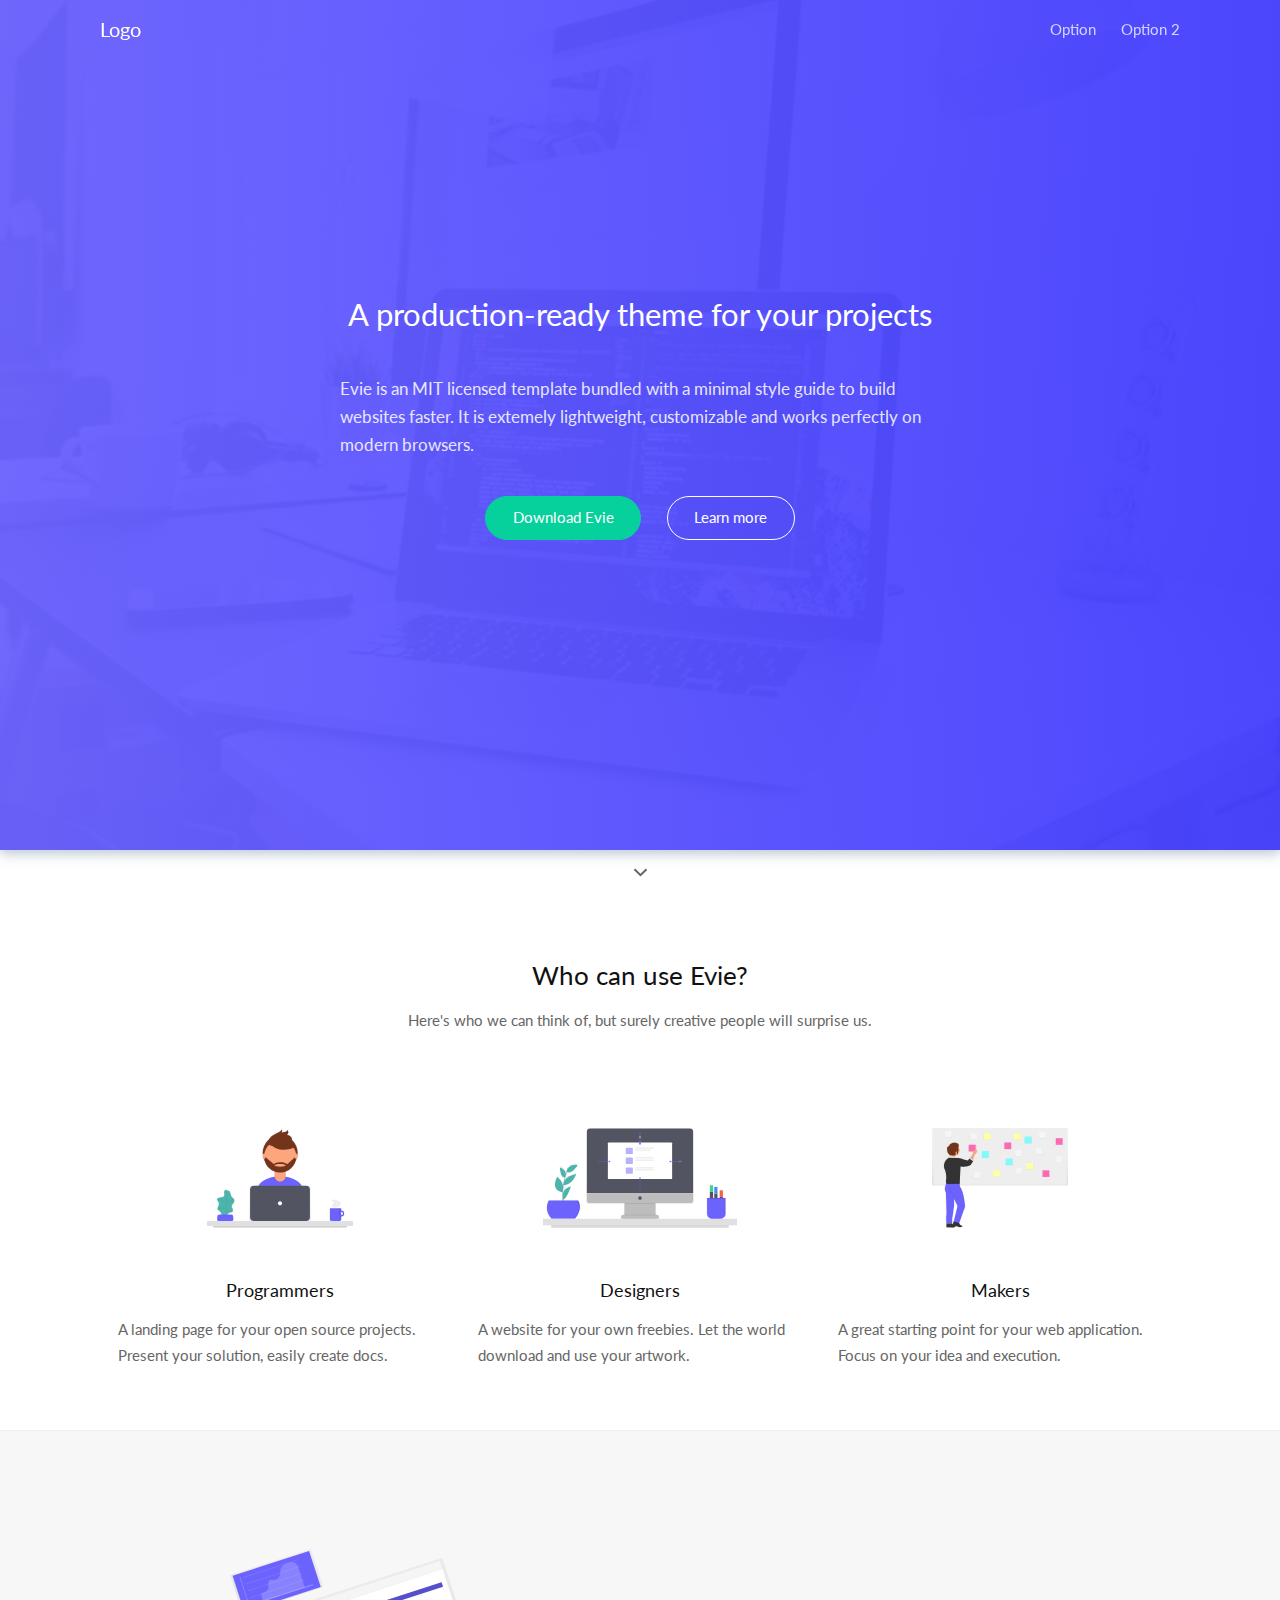
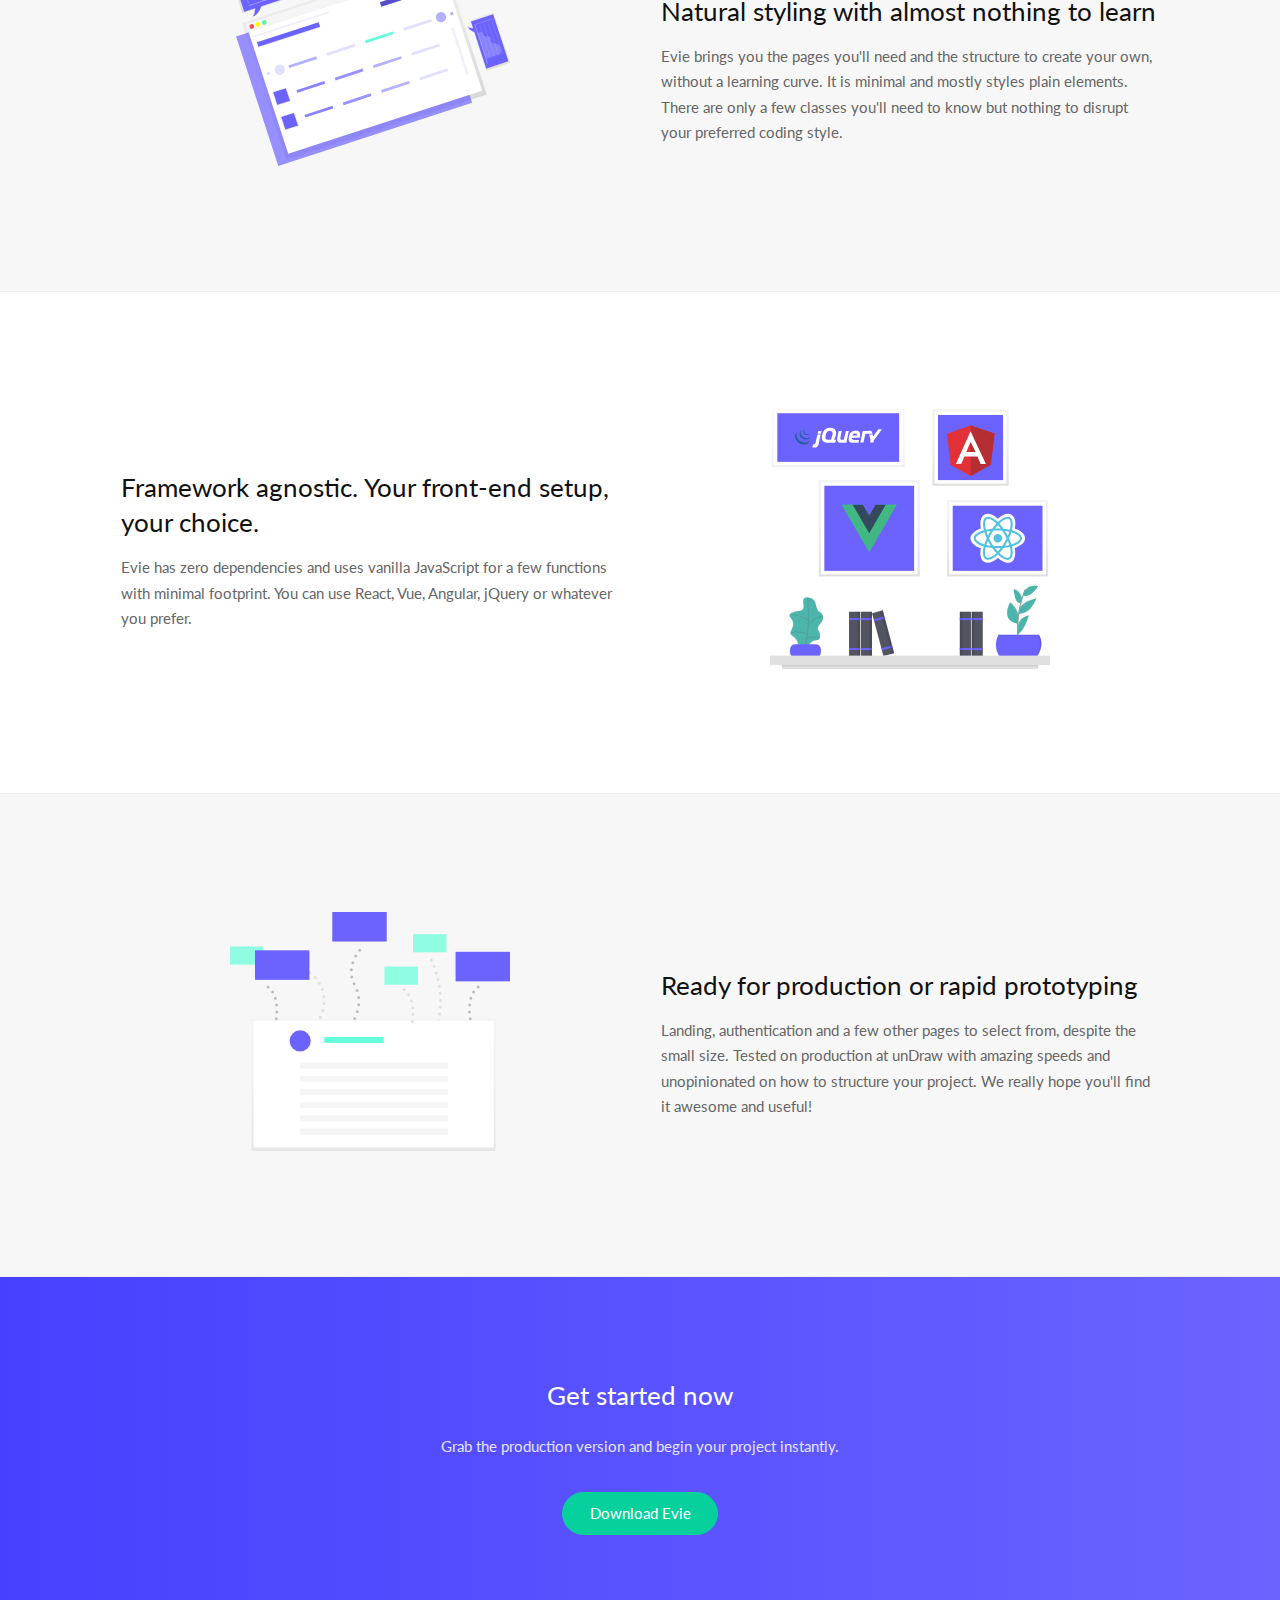
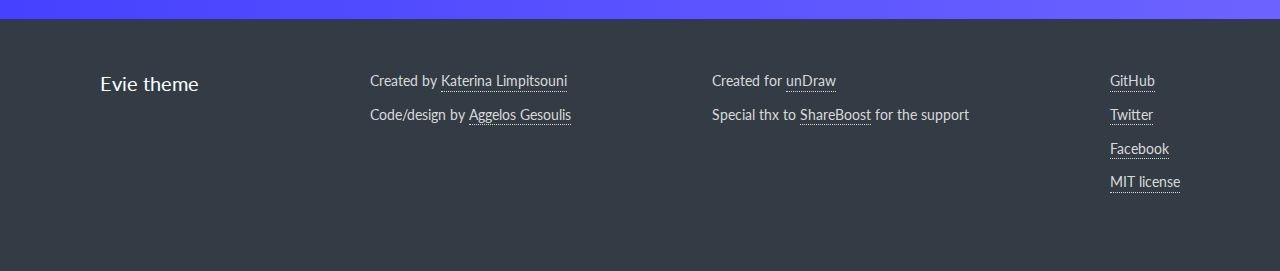
==== index.html @ 5c636f8e "创建" ====
<!DOCTYPE html>
<html lang='en'>
<head>
	<meta class="utf-8">
	<meta name="viewport" content="width=device-width, initial-scale=1, maximum-scale=1">
	<title>Evie by unDraw</title>
	<!-- Don't forget to add your metadata here -->
	<link rel='stylesheet' href='css/style.min.css' />
</head>
<body>
	<!-- Hero(extended) navbar -->
	<div class="navbar navbar--extended">
		<nav class="nav__mobile"></nav>
		<div class="container">
			<div class="navbar__inner">
				<a href="index.html" class="navbar__logo">Logo</a>
				<nav class="navbar__menu">
					<ul>
						<li><a href="#">Option</a></li>
						<li><a href="#">Option 2</a></li>
					</ul>
				</nav>
				<div class="navbar__menu-mob"><a href="" id='toggle'><svg role="img" xmlns="http://www.w3.org/2000/svg" viewBox="0 0 448 512"><path fill="currentColor" d="M16 132h416c8.837 0 16-7.163 16-16V76c0-8.837-7.163-16-16-16H16C7.163 60 0 67.163 0 76v40c0 8.837 7.163 16 16 16zm0 160h416c8.837 0 16-7.163 16-16v-40c0-8.837-7.163-16-16-16H16c-8.837 0-16 7.163-16 16v40c0 8.837 7.163 16 16 16zm0 160h416c8.837 0 16-7.163 16-16v-40c0-8.837-7.163-16-16-16H16c-8.837 0-16 7.163-16 16v40c0 8.837 7.163 16 16 16z" class=""></path></svg></a></div>
			</div>
		</div>
	</div>
	<!-- Hero unit -->
	<div class="hero">
		<div class="hero__overlay hero__overlay--gradient"></div>
		<div class="hero__mask"></div>
		<div class="hero__inner">
			<div class="container">
				<div class="hero__content">
					<div class="hero__content__inner" id='navConverter'>
						<h1 class="hero__title">A production-ready theme for your projects</h1>
						<p class="hero__text">Evie is an MIT licensed template bundled with a minimal style guide to build websites faster. It is extemely lightweight, customizable and works perfectly on modern browsers.</p>
						<a href="#" class="button button__accent">Download Evie</a>
						<a href="#" class="button hero__button">Learn more</a>
					</div>
				</div>
			</div>
		</div>
	</div>
	<div class="hero__sub">
		<span id="scrollToNext" class="scroll">
			<svg version="1.1" xmlns="http://www.w3.org/2000/svg" xmlns:xlink="http://www.w3.org/1999/xlink" x="0px" y="0px" class='hero__sub__down' fill="currentColor" width="512px" height="512px" viewBox="0 0 512 512" style="enable-background:new 0 0 512 512;" xml:space="preserve"><path d="M256,298.3L256,298.3L256,298.3l174.2-167.2c4.3-4.2,11.4-4.1,15.8,0.2l30.6,29.9c4.4,4.3,4.5,11.3,0.2,15.5L264.1,380.9c-2.2,2.2-5.2,3.2-8.1,3c-3,0.1-5.9-0.9-8.1-3L35.2,176.7c-4.3-4.2-4.2-11.2,0.2-15.5L66,131.3c4.4-4.3,11.5-4.4,15.8-0.2L256,298.3z"/></svg>
		</span>
	</div>
	<!-- Steps -->
	<div class="steps landing__section">
		<div class="container">
			<h2>Who can use Evie?</h2>
			<p>Here's who we can think of, but surely creative people will surprise us.</p>
		</div>
		<div class="container">
			<div class="steps__inner">
				<div class="step">
					<div class="step__media">
						<img src="./images/undraw_designer.svg" class="step__image">
					</div>
					<h4>Programmers</h4>
					<p class="step__text">A landing page for your open source projects. Present your solution, easily create docs.</p>
				</div>
				<div class="step">
					<div class="step__media">
						<img src="./images/undraw_responsive.svg" class="step__image">
					</div>
					<h4>Designers</h4>
					<p class="step__text">A website for your own freebies. Let the world download and use your artwork.</p>
				</div>
				<div class="step">
					<div class="step__media">
						<img src="./images/undraw_creation.svg" class="step__image">
					</div>
					<h4>Makers</h4>
					<p class="step__text">A great starting point for your web application. Focus on your idea and execution.</p>
				</div>
			</div>
		</div>
	</div>
	<!-- Expanded sections -->
	<div class="expanded landing__section">
		<div class="container">
			<div class="expanded__inner">
				<div class="expanded__media">
					<img src="./images/undraw_browser.svg" class="expanded__image">
				</div>
				<div class="expanded__content">
					<h2 class="expanded__title">Natural styling with almost nothing to learn</h2>
					<p class="expanded__text">Evie brings you the pages you'll need and the structure to create your own, without a learning curve. It is minimal and mostly styles plain elements. There are only a few classes you'll need to know but nothing to disrupt your preferred coding style.</p>
				</div>
			</div>
		</div>
	</div>
	<div class="expanded landing__section">
		<div class="container">
			<div class="expanded__inner">
				<div class="expanded__media">
					<img src="./images/undraw_frameworks.svg" class="expanded__image">
				</div>
				<div class="expanded__content">
					<h2 class="expanded__title">Framework agnostic. Your front-end setup, your choice.</h2>
					<p class="expanded__text">Evie has zero dependencies and uses vanilla JavaScript for a few functions with minimal footprint. You can use React, Vue, Angular, jQuery or whatever you prefer.</p>
				</div>
			</div>
		</div>
	</div>
	<div class="expanded landing__section">
		<div class="container">
			<div class="expanded__inner">
				<div class="expanded__media">
					<img src="./images/together.svg" class="expanded__image">
				</div>
				<div class="expanded__content">
					<h2 class="expanded__title">Ready for production or rapid prototyping</h2>
					<p class="expanded__text">Landing, authentication and a few other pages to select from, despite the small size. Tested on production at unDraw with amazing speeds and unopinionated on how to structure your project. We really hope you'll find it awesome and useful!</p>
				</div>
			</div>
		</div>
	</div>
	<!-- Call To Action -->
	<div class="cta cta--reverse">
		<div class="container">
			<div class="cta__inner">
				<h2 class="cta__title">Get started now</h2>
				<p class="cta__sub cta__sub--center">Grab the production version and begin your project instantly.</p>
				<a href="#" class="button button__accent">Download Evie</a>
			</div>
		</div>
	</div>
	<!-- Footer -->
	<div class="footer footer--dark">
		<div class="container">
			<div class="footer__inner">
				<a href="index.html" class="footer__textLogo">Evie theme</a>
				<div class="footer__data">
					<div class="footer__data__item">
						<div class="footer__row">
							Created by <a href="https://twitter.com/ninalimpi" target="_blank" class="footer__link">Katerina Limpitsouni</a>
						</div>
						<div class="footer__row">
						Code/design by <a href="https://twitter.com/anges244" target="_blank" class="footer__link">Aggelos Gesoulis</a>
						</div>
					</div>
					<div class="footer__data__item">
						<div class="footer__row">Created for <a href="https://undraw.co" target="_blank" class="footer__link">unDraw</a>
						</div>
						<div class="footer__row">Special thx to <a href="https://shareboost.co" target="_blank" class="footer__link">ShareBoost</a> for the support
						</div>
					</div>
					<div class="footer__data__item">
					<div class="footer__row">
						<a href="https://github.com/anges244/evie" target="_blank" class="footer__link">GitHub</a>
					</div>
					<div class="footer__row">
						<a href="https://twitter.com/undraw_co" target="_blank" class="footer__link">Twitter</a>
					</div>
					<div class="footer__row">
						<a href="https://www.facebook.com/undraw.co/" target="_blank" class="footer__link">Facebook</a>
					</div>
					<div class="footer__row">
						<a href="./additional.html" class="footer__link">MIT license</a>
					</div>
				</div>
			</div>
		</div>
	</div>
<script src='js/app.min.js'></script>
</body>
</html>
---- css/style.min.css ----
@import url("https://fonts.googleapis.com/css?family=Lato:400");
/*! normalize.css v8.0.0 | MIT License | github.com/necolas/normalize.css */html{line-height:1.15;-webkit-text-size-adjust:100%}body{margin:0}h1{font-size:2em;margin:.67em 0}hr{-webkit-box-sizing:content-box;box-sizing:content-box;height:0;overflow:visible}pre{font-size:1em}a{background-color:transparent}abbr[title]{border-bottom:none;text-decoration:underline;-webkit-text-decoration:underline dotted;text-decoration:underline dotted}b,strong{font-weight:bolder}code,kbd,samp{font-family:monospace,monospace;font-size:1em}small{font-size:80%}sub,sup{font-size:75%;line-height:0;position:relative;vertical-align:baseline}sub{bottom:-.25em}sup{top:-.5em}img{border-style:none}button,input,optgroup,select,textarea{font-family:inherit;font-size:100%;line-height:1.15;margin:0}button,input{overflow:visible}button,select{text-transform:none}[type=button],[type=reset],[type=submit],button{-webkit-appearance:button}[type=button]::-moz-focus-inner,[type=reset]::-moz-focus-inner,[type=submit]::-moz-focus-inner,button::-moz-focus-inner{border-style:none;padding:0}[type=button]:-moz-focusring,[type=reset]:-moz-focusring,[type=submit]:-moz-focusring,button:-moz-focusring{outline:1px dotted ButtonText}fieldset{padding:.35em .75em .625em}legend{-webkit-box-sizing:border-box;box-sizing:border-box;color:inherit;display:table;max-width:100%;padding:0;white-space:normal}progress{vertical-align:baseline}textarea{overflow:auto}[type=checkbox],[type=radio]{-webkit-box-sizing:border-box;box-sizing:border-box;padding:0}[type=number]::-webkit-inner-spin-button,[type=number]::-webkit-outer-spin-button{height:auto}[type=search]{-webkit-appearance:textfield;outline-offset:-2px}[type=search]::-webkit-search-decoration{-webkit-appearance:none}::-webkit-file-upload-button{-webkit-appearance:button;font:inherit}details{display:block}summary{display:list-item}[hidden],template{display:none}html{-webkit-box-sizing:border-box;box-sizing:border-box;background-color:#fff}*,:after,:before{-webkit-box-sizing:inherit;box-sizing:inherit}.invisible{opacity:0;-webkit-transition:.7s;transition:.7s}.fakefield{display:none}.left-align{text-align:left}.center,center-align{text-align:center}.right-align{text-align:right}.stress{color:#111}img,svg{max-width:100%}.container{width:88%;max-width:1080px;margin:0 auto;position:relative}.row{display:block;width:100%;clear:both}.half{width:50%;overflow:auto;float:left}.text-container{max-width:640px}.text-container--center{margin-left:auto;margin-right:auto}.margin-right{margin-right:8pt}html{font-family:Lato,sans-serif;font-size:15px;color:#666;line-height:1.7;font-weight:400;-webkit-font-smoothing:antialiased;-moz-osx-font-smoothing:grayscale;text-rendering:optimizeLegibility;-moz-font-feature-settings:"liga" on}p{margin-bottom:1.3em}h1,h2,h3,h4{line-height:1.35;color:#111}h1,h2,h3,h4,h5,h6{margin:1.414em 0 .5em;font-weight:400}h5,h6{line-height:1.4;color:#666}h1{margin-top:0;font-size:2.074em}h2{font-size:1.728em}h3{font-size:1.44em}h4{font-size:1.2em}h6,small{font-size:.833em;margin:.25em 0}pre{font-family:monospace,monospace;font-size:.85rem;color:#111;width:-webkit-min-content;width:-moz-min-content;width:min-content;background:#f7f7f7;word-break:break-all;word-wrap:break-word;white-space:pre;padding:8pt 16pt;width:100%;overflow:auto;border:1px solid #eee}a{outline:0;text-decoration:none;-webkit-transition:.7s;transition:.7s;color:inherit}.link{color:#6c63ff;text-decoration:underline}@media (min-width:992px){.link:hover{color:#463aff}}.button,button{display:inline-block;padding:6pt 20pt;line-height:1.7;border:1px solid #6c63ff;color:#6c63ff;font-weight:400;-webkit-transition:.7s;white-space:nowrap;cursor:pointer;background-color:transparent;border-radius:30px;margin-bottom:1.3em;transition:.7s;text-align:center;text-decoration:none}.button:focus,.button:hover,button:focus,button:hover{outline:0}@media (min-width:992px){.button:hover,button:hover{border-color:#463aff;color:#463aff}}.button__primary{background-color:#6c63ff;border-color:#6c63ff;color:#fff}@media (min-width:992px){.button__primary:hover{background-color:#463aff;border-color:#463aff;color:#fff}}.button__accent{background-color:#06d19c;border-color:#06d19c;color:#fff}@media (min-width:992px){.button__accent:hover{background-color:#05bd8d;border-color:#05bd8d;color:#fff}}.button__delete{background-color:tomato;border-color:tomato;color:#fff}@media (min-width:992px){.button__delete:hover{background-color:#ff5233;border-color:#ff5233;color:#fff}}.button:disabled{opacity:.25;cursor:default;pointer-events:none}.button--fixed{width:160px}.button--fixed2{width:220px}form{margin-bottom:1.5em}form .double{-js-display:flex;display:-webkit-box;display:-ms-flexbox;display:flex;-webkit-box-pack:justify;-ms-flex-pack:justify;justify-content:space-between}form .double .half{max-width:48%}.form{margin-left:auto;margin-right:auto}label{margin-bottom:2pt;display:block;text-align:left;color:#666;font-size:.9em;padding-left:10pt}input[type=email],input[type=number],input[type=password],input[type=search],input[type=tel],input[type=text],input[type=url]{-webkit-appearance:none;-moz-appearance:none;appearance:none;border:1px solid #eee;width:100%;-webkit-transition:.7s;transition:.7s;color:#111;font-family:Lato,sans-serif;font-weight:400;padding:10pt 20pt;border-radius:30px;background-color:#f7f7f7;margin-bottom:1.4em;display:block}input[type=email]:focus,input[type=number]:focus,input[type=password]:focus,input[type=search]:focus,input[type=tel]:focus,input[type=text]:focus,input[type=url]:focus{border-color:rgba(108,99,255,.5);outline:0;background-color:#fff}textarea{-webkit-appearance:none;-moz-appearance:none;appearance:none;border:1px solid #eee;width:100%;-webkit-transition:.7s;transition:.7s;color:#111;font-family:Lato,sans-serif;font-weight:400;padding:12pt 24pt;border-radius:30px;background-color:#f7f7f7;margin-bottom:1.4em;display:block;resize:none;min-height:8em;outline:0}textarea:focus{border-color:rgba(108,99,255,.5);outline:0;background-color:#fff}select{border:1px solid #eee;width:100%;-webkit-transition:.7s;transition:.7s;color:#111;font-family:Lato,sans-serif;font-weight:400;padding:10pt 20pt;margin-bottom:1.4em;display:block;border-radius:30px;background-color:#f7f7f7;outline:0;-webkit-appearance:none;-moz-appearance:none;background-image:url('data:image/svg+xml;utf8,<svg aria-hidden="true" data-prefix="fas" data-icon="caret-down" role="img" xmlns="http://www.w3.org/2000/svg" viewBox="0 0 320 512" class="svg-inline--fa fa-caret-down fa-w-10 fa-3x"><path fill="currentColor" d="M31.3 192h257.3c17.8 0 26.7 21.5 14.1 34.1L174.1 354.8c-7.8 7.8-20.5 7.8-28.3 0L17.2 226.1C4.6 213.5 13.5 192 31.3 192z" class=""></path></svg>');background-repeat:no-repeat;background-position:95%;background-size:.8em}select::-ms-expand{display:none}::-webkit-input-placeholder{font-size:.9em;opacity:.65;color:#666}:-moz-placeholder,::-moz-placeholder{font-size:.9em;opacity:.65;color:#666}:-ms-input-placeholder{font-size:.9em;opacity:.65;color:#666}[type=radio]:checked,[type=radio]:not(:checked){position:absolute;left:-9999px;visibility:hidden;-webkit-transition:.28s ease;transition:.28s ease}[type=radio]:checked+label,[type=radio]:not(:checked)+label{position:relative;padding-left:2em;cursor:pointer;display:inline-block;height:1.7em;line-height:1.7em;-webkit-transition:.28s ease;transition:.28s ease;-webkit-user-select:none;-moz-user-select:none;-ms-user-select:none;user-select:none}[type=radio]+label:after,[type=radio]+label:before{content:"";position:absolute;left:0;top:0;margin:3px;width:1.2em;height:1.2em;z-index:0;-webkit-transition:.28s ease;transition:.28s ease}[type=radio]:not(:checked)+label:after,[type=radio]:not(:checked)+label:before{-webkit-transition:.28s ease;transition:.28s ease;border-radius:50%;border:1px solid #666}[type=radio]:not(:checked)+label:after{z-index:-1;-webkit-transform:scale(0);-ms-transform:scale(0);transform:scale(0)}[type=radio]:checked+label:before{border-radius:50%;border:1px solid transparent}[type=radio]:checked+label:after{border-radius:50%;border:1px solid #6c63ff;background-color:#6c63ff;z-index:0;-webkit-transform:scale(1.02);-ms-transform:scale(1.02);transform:scale(1.02)}[type=radio]:disabled:checked+label:before,[type=radio]:disabled:not(:checked)+label:before{background-color:transparent;border-color:#eee;cursor:default}[type=radio]:disabled+label{color:#eee;cursor:default}[type=radio]:disabled:not(:checked)+label:before{border-color:#eee}[type=radio]:disabled:checked+label:after{background-color:#eee;border-color:#666}[type=checkbox]:checked,[type=checkbox]:not(:checked){position:absolute;left:-9999px;visibility:hidden}[type=checkbox]+label{position:relative;padding-left:2em;cursor:pointer;display:inline-block;height:25px;line-height:25px;font-size:.9em;-webkit-user-select:none;-moz-user-select:none;-khtml-user-select:none;-ms-user-select:none}[type=checkbox]+label:before{content:"";position:absolute;top:0;left:3px;width:15px;height:15px;z-index:0;border:1px solid #666;border-radius:1px;margin-top:4px;-webkit-transition:.2s;transition:.2s}[type=checkbox]:not(:checked):disabled+label:before{border:none;background-color:#eee}[type=checkbox]:checked+label:before{top:-2px;left:-2px;width:10px;height:18px;border-top:2px solid transparent;border-left:2px solid transparent;border-right:2px solid #06d19c;border-bottom:2px solid #06d19c;-webkit-transform:rotate(40deg);-ms-transform:rotate(40deg);transform:rotate(40deg);-webkit-backface-visibility:hidden;backface-visibility:hidden;-webkit-transform-origin:100% 100%;-ms-transform-origin:100% 100%;transform-origin:100% 100%}[type=checkbox]:checked:disabled+label:before{border-right:2px solid #eee;border-bottom:2px solid #eee}.landing__section{padding:24pt 0}.landing__section:nth-child(odd){background-color:#f7f7f7;border-top:1px solid #eee;border-bottom:1px solid #eee}.navbar{position:fixed;z-index:100;width:100%;background-color:#6c63ff;-webkit-transition:.7s;transition:.7s}.navbar--nofixed{position:relative;z-index:3}.navbar__inner{-js-display:flex;display:-webkit-box;display:-ms-flexbox;display:flex;-webkit-box-align:center;-ms-flex-align:center;align-items:center;-webkit-box-pack:justify;-ms-flex-pack:justify;justify-content:space-between;height:60px;color:#fff;-webkit-transition:.7s;transition:.7s}.navbar__logo{font-size:1.325rem;-webkit-transition:0;transition:0;color:#fff;text-decoration:none}.navbar__menu{display:none}.navbar__menu--noMob{display:block}@media (min-width:992px){.navbar__menu{display:block}}.navbar__menu li{margin-left:4pt;-webkit-backface-visibility:hidden;backface-visibility:hidden;display:inline-block}@media (min-width:992px){.navbar__menu li{margin-left:16pt}}.navbar__menu a{color:#fff}@media (min-width:992px){.navbar__menu a{opacity:.75}.navbar__menu a:hover{opacity:1}.navbar__menu a:after{display:block;content:"";border-bottom:1px solid #fff;-webkit-transform:scaleX(0);-ms-transform:scaleX(0);transform:scaleX(0);-webkit-transition:-webkit-transform .25s ease-in-out;transition:-webkit-transform .25s ease-in-out;transition:transform .25s ease-in-out;transition:transform .25s ease-in-out,-webkit-transform .25s ease-in-out}.navbar__menu a:hover:after{-webkit-transform:scaleX(1);-ms-transform:scaleX(1);transform:scaleX(1)}}.navbar__menu-mob{display:block}.navbar__menu-mob--noMob{display:none}@media (min-width:992px){.navbar__menu-mob{display:none}}.navbar--extended{background-color:transparent}.navbar--extended .navbar__inner{height:60px;color:#fff}

/*! responsive-nav.js 1.0.39 by @viljamis */.nav__mobile ul{margin:0;padding:0;width:100%;display:block;list-style:none;background-color:#333c44;color:#fff}.nav__mobile li{width:60%;margin-left:auto;margin-right:auto;padding:1em 0;display:block;border-bottom:1px solid hsla(0,0%,100%,.1)}.nav__mobile li:last-child{border-bottom:none}.js .nav__mobile{clip:rect(0 0 0 0);max-height:0;position:absolute;display:block;overflow:hidden;zoom:1}.nav__mobile.opened{max-height:9999px}.nav-toggle{-webkit-tap-highlight-color:transparent;-webkit-touch-callout:none;-webkit-user-select:none;-moz-user-select:none;-ms-user-select:none;-o-user-select:none;user-select:none}@media (min-width:992px){.js .nav__mobile{position:relative}.js .nav__mobile.closed{max-height:none}.nav-toggle{display:none}}#toggle svg{height:1.2em;width:1.2em;vertical-align:middle}.hero{position:relative;width:100%;background-image:url(../images/evie_default_bg.jpeg);-webkit-box-shadow:0 4px 11px rgba(124,146,169,.5);box-shadow:0 4px 11px rgba(124,146,169,.5);background-size:cover;background-position:50%;background-repeat:no-repeat;color:#fff}.hero__inner{position:relative;z-index:3}.hero__overlay{position:absolute;height:100%;width:100%;opacity:.96;z-index:1;background-color:#6c63ff}.hero__overlay--gradient{background:-webkit-gradient(linear,left top,right top,from(#6c63ff),to(#4641ff));background:linear-gradient(90deg,#6c63ff,#4641ff)}.hero__overlay--gradientVertical{background:-webkit-gradient(linear,left top,left bottom,from(#6c63ff),to(#4641ff));background:linear-gradient(180deg,#6c63ff,#4641ff)}.hero__mask{position:absolute;height:100%;width:100%;background-image:url('data:image/svg+xml;utf8,<svg xmlns="http://www.w3.org/2000/svg" xmlns:xlink="http://www.w3.org/1999/xlink" width="1920" height="1080" viewBox="0 0 1920 1080"><defs><linearGradient id="06714b97-aec8-4b7e-bf3d-1e20f95f612e" y1="809.5" x2="958" y2="809.5" gradientTransform="matrix(1, 0, 0, -1, 0, 1082)" gradientUnits="userSpaceOnUse"><stop offset="0" stop-color="#fff" stop-opacity="0"/><stop offset="1" stop-color="#fff" stop-opacity="0.05"/></linearGradient></defs><title>hero</title><rect id="0567095b-2cf7-4407-b8ab-ec2abe52d830" data-name="&lt;Path&gt;" y="545" width="1920" height="535" fill="#fff" opacity="0.05" style="isolation:isolate"/><polygon id="82ca9a61-a0a1-49cc-9805-a3533c693bad" data-name="&lt;Path&gt;" points="958 545 0 545 0 0 770.96 0 958 545" fill="url(#06714b97-aec8-4b7e-bf3d-1e20f95f612e)"/></svg>');background-size:cover;background-position:50%;background-repeat:no-repeat;opacity:.66;z-index:2}.hero__content{-js-display:flex;display:-webkit-box;display:-ms-flexbox;display:flex;-webkit-box-align:center;-ms-flex-align:center;align-items:center;-webkit-box-pack:center;-ms-flex-pack:center;justify-content:center;min-height:calc(100vh - 50px);padding:92px 0;overflow:auto}.hero__content__inner{width:100%;max-width:600px;text-align:center}.hero__title{color:inherit;margin-bottom:1.25em}.hero__text{opacity:.85;line-height:1.7;text-align:left;font-size:1.1em}.hero .button{margin:12pt 8pt}.hero__button{color:#fff;border-color:#fff}@media (min-width:992px){.hero__button:hover{color:#e3e3e3;border-color:#e3e3e3}}.hero__sub{-js-display:flex;display:-webkit-box;display:-ms-flexbox;display:flex;-webkit-box-pack:center;-ms-flex-pack:center;justify-content:center;-webkit-box-align:center;-ms-flex-align:center;align-items:center;height:50px}.hero__sub__down{width:1rem;height:1rem;color:#666;-webkit-transition:.7s;transition:.7s;cursor:pointer}@media (min-width:992px){.hero__sub__down:hover{color:#6c63ff}}#scrollToNext{-webkit-transition:.7s;transition:.7s}.hero--full .hero__content{min-height:100vh}.hero--full+.hero__sub{display:none}.steps{text-align:center;padding:16pt 0}@media (min-width:992px){.steps__inner{-js-display:flex;display:-webkit-box;display:-ms-flexbox;display:flex;-ms-flex-pack:distribute;justify-content:space-around}}.step{padding:16pt 0;text-align:center;width:100%;border-top:1px solid #eee;overflow:auto}.step:first-child{border-top:none}@media (min-width:992px){.step{border-top:none;width:auto}}.step__media{margin:16pt 0}@media (min-width:992px){.step__media{margin:32pt 0}}.step__image{max-height:100px;max-width:222px;margin-top:8pt;-webkit-user-drag:none;-khtml-user-drag:none;-moz-user-drag:none;-o-user-drag:none;user-drag:none}@media (min-width:600px){.step__image{max-width:none}}.step__text{max-width:36ch;text-align:left;margin-left:auto;margin-right:auto}.expanded{padding:72pt 0}.expanded__inner{-js-display:flex;display:-webkit-box;display:-ms-flexbox;display:flex;-webkit-box-pack:justify;-ms-flex-pack:justify;justify-content:space-between;-webkit-box-align:center;-ms-flex-align:center;align-items:center;-webkit-box-orient:vertical;-webkit-box-direction:normal;-ms-flex-direction:column;flex-direction:column}@media (min-width:992px){.expanded__inner{-webkit-box-orient:horizontal;-webkit-box-direction:normal;-ms-flex-direction:row;flex-direction:row}}.expanded__media{-webkit-box-ordinal-group:2;-ms-flex-order:1;order:1;text-align:center}@media (min-width:992px){.expanded__media{width:50%;-ms-flex-negative:0;flex-shrink:0;-webkit-box-ordinal-group:unset;-ms-flex-order:unset;order:unset}}.expanded__content{-webkit-box-ordinal-group:3;-ms-flex-order:2;order:2}@media (min-width:992px){.expanded__content{padding:0 16pt;width:50%;-ms-flex-negative:0;flex-shrink:0;-webkit-box-ordinal-group:unset;-ms-flex-order:unset;order:unset}}.expanded:nth-child(2n) .expanded__media{-webkit-box-ordinal-group:2;-ms-flex-order:1;order:1}@media (min-width:992px){.expanded:nth-child(2n) .expanded__media{-webkit-box-ordinal-group:2;-ms-flex-order:1;order:1}}.expanded__image{width:90%;max-width:220px;padding:16pt 0}@media (min-width:992px){.expanded__image{max-width:280px}}.expanded__title{max-width:550px}.expanded__text{max-width:60ch}.cta{background:-webkit-gradient(linear,left top,right top,from(#6c63ff),to(#4641ff));background:linear-gradient(90deg,#6c63ff,#4641ff);color:#fff;padding:48pt 0;text-align:center}.cta--reverse{background:-webkit-gradient(linear,right top,left top,from(#6c63ff),to(#4641ff));background:linear-gradient(270deg,#6c63ff,#4641ff)}.cta--plain{background:#6c63ff}.cta--secondary{background:#4641ff}.cta__title{color:inherit}.cta__sub{opacity:.85;max-width:58ch;margin:16pt auto 24pt}.cta__sub--center{text-align:center}.footer{background-color:#fff;padding:36pt 0}.footer__inner{-js-display:flex;display:-webkit-box;display:-ms-flexbox;display:flex;-webkit-box-pack:justify;-ms-flex-pack:justify;justify-content:space-between;-webkit-box-orient:vertical;-webkit-box-direction:normal;-ms-flex-direction:column;flex-direction:column}@media (min-width:600px){.footer__inner{-webkit-box-orient:horizontal;-webkit-box-direction:normal;-ms-flex-direction:row;flex-direction:row}}.footer__textLogo{-ms-flex-negative:0;flex-shrink:0;padding-right:16pt;display:block;cursor:pointer;color:#6c63ff;font-size:1.225rem;min-width:33%;margin-bottom:1.5rem}@media (min-width:600px){.footer__textLogo{margin-bottom:0}}@media (min-width:992px){.footer__textLogo{min-width:25%;font-size:1.325rem}}.footer__data{-js-display:flex;display:-webkit-box;display:-ms-flexbox;display:flex;-webkit-box-flex:1;-ms-flex-positive:1;flex-grow:1;-webkit-box-pack:justify;-ms-flex-pack:justify;justify-content:space-between;padding-top:.25rem;-ms-flex-wrap:wrap;flex-wrap:wrap;-webkit-box-orient:vertical;-webkit-box-direction:normal;-ms-flex-direction:column;flex-direction:column;font-size:.9rem}@media (min-width:992px){.footer__data{-ms-flex-wrap:nowrap;flex-wrap:nowrap;-webkit-box-orient:horizontal;-webkit-box-direction:normal;-ms-flex-direction:row;flex-direction:row}}.footer__data__item{padding-bottom:.5rem;display:inline-block;margin-bottom:8pt}.footer__link{color:#6c63ff;border-bottom:1px dotted #6c63ff;padding-bottom:1pt;-webkit-transition:.7s;transition:.7s}@media (min-width:992px){.footer__link:hover{color:#fafafa;border-color:#fafafa}}.footer__row{margin-bottom:8pt}.footer--dark{background-color:#333c44}.footer--dark .footer__textLogo{color:#fff}.footer--dark .footer__inner{color:#d9d9d9}.footer--dark .footer__link{color:#d9d9d9;border-color:#d9d9d9}@media (min-width:992px){.footer--dark .footer__link:hover{color:#fff;border-color:#fff}}.auth{padding-top:102.66667px}.auth__inner{min-height:calc(100vh - 188px);-js-display:flex;display:-webkit-box;display:-ms-flexbox;display:flex;-webkit-box-align:center;-ms-flex-align:center;align-items:center;-webkit-box-orient:vertical;-webkit-box-direction:normal;-ms-flex-direction:column;flex-direction:column;-webkit-box-pack:center;-ms-flex-pack:center;justify-content:center}@media (min-width:992px){.auth__inner{-webkit-box-orient:horizontal;-webkit-box-direction:normal;-ms-flex-direction:row;flex-direction:row}}@media (min-width:992px){.auth__media{width:50%;-ms-flex-negative:0;flex-shrink:0}}.auth__media img,.auth__media svg{max-height:150px;max-width:90%;-webkit-user-drag:none;-khtml-user-drag:none;-moz-user-drag:none;-o-user-drag:none;user-drag:none;-webkit-touch-callout:none;-webkit-user-select:none;-moz-user-select:none;-ms-user-select:none;user-select:none}@media (min-width:600px){.auth__media img,.auth__media svg{max-height:300px}}@media (min-width:992px){.auth__media img,.auth__media svg{max-height:400px}}.auth__auth{text-align:center}@media (min-width:992px){.auth__auth{width:50%;-ms-flex-negative:0;flex-shrink:0}}.auth__title{font-size:1.728em}.page__header{position:relative;color:#fff;-webkit-box-shadow:0 4px 11px rgba(124,146,169,.5);box-shadow:0 4px 11px rgba(124,146,169,.5);width:100%}.page__header__inner{padding:66px 0 0;position:relative;z-index:3}.page__header__content{-js-display:flex;display:-webkit-box;display:-ms-flexbox;display:flex;-webkit-box-align:center;-ms-flex-align:center;align-items:center;-webkit-box-pack:center;-ms-flex-pack:center;justify-content:center;padding:32pt 0;overflow:auto}.page__header__content__inner{width:100%;max-width:66ch;text-align:center}.page__header__title{color:inherit;margin-bottom:1.25em}.page__header__text{opacity:.85;line-height:1.7;text-align:left}.page{padding:24pt 0}@media (min-width:992px){.page__inner{-js-display:flex;display:-webkit-box;display:-ms-flexbox;display:flex}}.page__menu{width:100%;position:relative}@media (min-width:992px){.page__menu{display:block;width:300px;-ms-flex-negative:0;flex-shrink:0}}.page__main{-webkit-box-flex:1;-ms-flex-positive:1;flex-grow:1}.page__main__title{margin-top:.75em}.page__image{max-width:100%}.app__header{position:relative;color:#fff;-webkit-box-shadow:0 4px 11px rgba(124,146,169,.5);box-shadow:0 4px 11px rgba(124,146,169,.5);width:100%}.app__header__inner{padding:66px 0 0;position:relative;z-index:3}.app__header__content{-js-display:flex;display:-webkit-box;display:-ms-flexbox;display:flex;-webkit-box-align:center;-ms-flex-align:center;align-items:center;-webkit-box-pack:center;-ms-flex-pack:center;justify-content:center;padding:32pt 0;overflow:auto}.app__header__content__inner{width:100%;max-width:66ch;text-align:center}.app__header__title{color:inherit;margin-bottom:1.25em}.app__header__text{opacity:.85;line-height:1.7;text-align:left}.app{padding:81.33333px 0}@media (min-width:992px){.app__inner{-js-display:flex;display:-webkit-box;display:-ms-flexbox;display:flex}}.app__menu{width:100%;position:relative}@media (min-width:992px){.app__menu{display:block;width:300px;-ms-flex-negative:0;flex-shrink:0}}.app__main{-webkit-box-flex:1;-ms-flex-positive:1;flex-grow:1}.app__main__title{margin-top:.75em}.app__image,.vMenu{max-width:100%}.vMenu{padding:0;list-style-type:none;-js-display:flex;display:-webkit-box;display:-ms-flexbox;display:flex;-ms-flex-wrap:wrap;flex-wrap:wrap;-webkit-box-pack:justify;-ms-flex-pack:justify;justify-content:space-between;border-bottom:1px solid #eee}@media (min-width:992px){.vMenu{display:inline-block;border-bottom:none}}.vMenu li{display:inline-block;margin-bottom:1em;width:48%;padding-left:16pt}@media (min-width:992px){.vMenu li{padding-left:0;display:block;width:auto}}.vMenu a{display:block}@media (min-width:992px){.vMenu a{display:inline-block;opacity:.85}.vMenu a:hover{opacity:1;color:#6c63ff}.vMenu a:after{display:block;content:"";border-bottom:1px solid #6c63ff;-webkit-transform:scaleX(0);-ms-transform:scaleX(0);transform:scaleX(0);-webkit-transition:-webkit-transform .25s ease-in-out;transition:-webkit-transform .25s ease-in-out;transition:transform .25s ease-in-out;transition:transform .25s ease-in-out,-webkit-transform .25s ease-in-out}.vMenu a:hover:after{-webkit-transform:scaleX(1);-ms-transform:scaleX(1);transform:scaleX(1)}}.vMenu>ul{margin-top:-.65em;padding-left:1.5em;margin-bottom:.75em}.vMenu>ul li{opacity:.85;font-size:.95em;margin-bottom:.25em}.vMenu>ul li:before{content:"-";margin-right:.5em}.vMenu--active{color:#6c63ff}.vMenu--active:before{content:"\2014";margin-right:.333em}@media (min-width:992px){.vMenu--active{opacity:1;color:#6c63ff}.vMenu--active:after{display:block;content:"";border-bottom:1px solid #6c63ff;-webkit-transform:none;-ms-transform:none;transform:none;-webkit-transition:none;transition:none}}
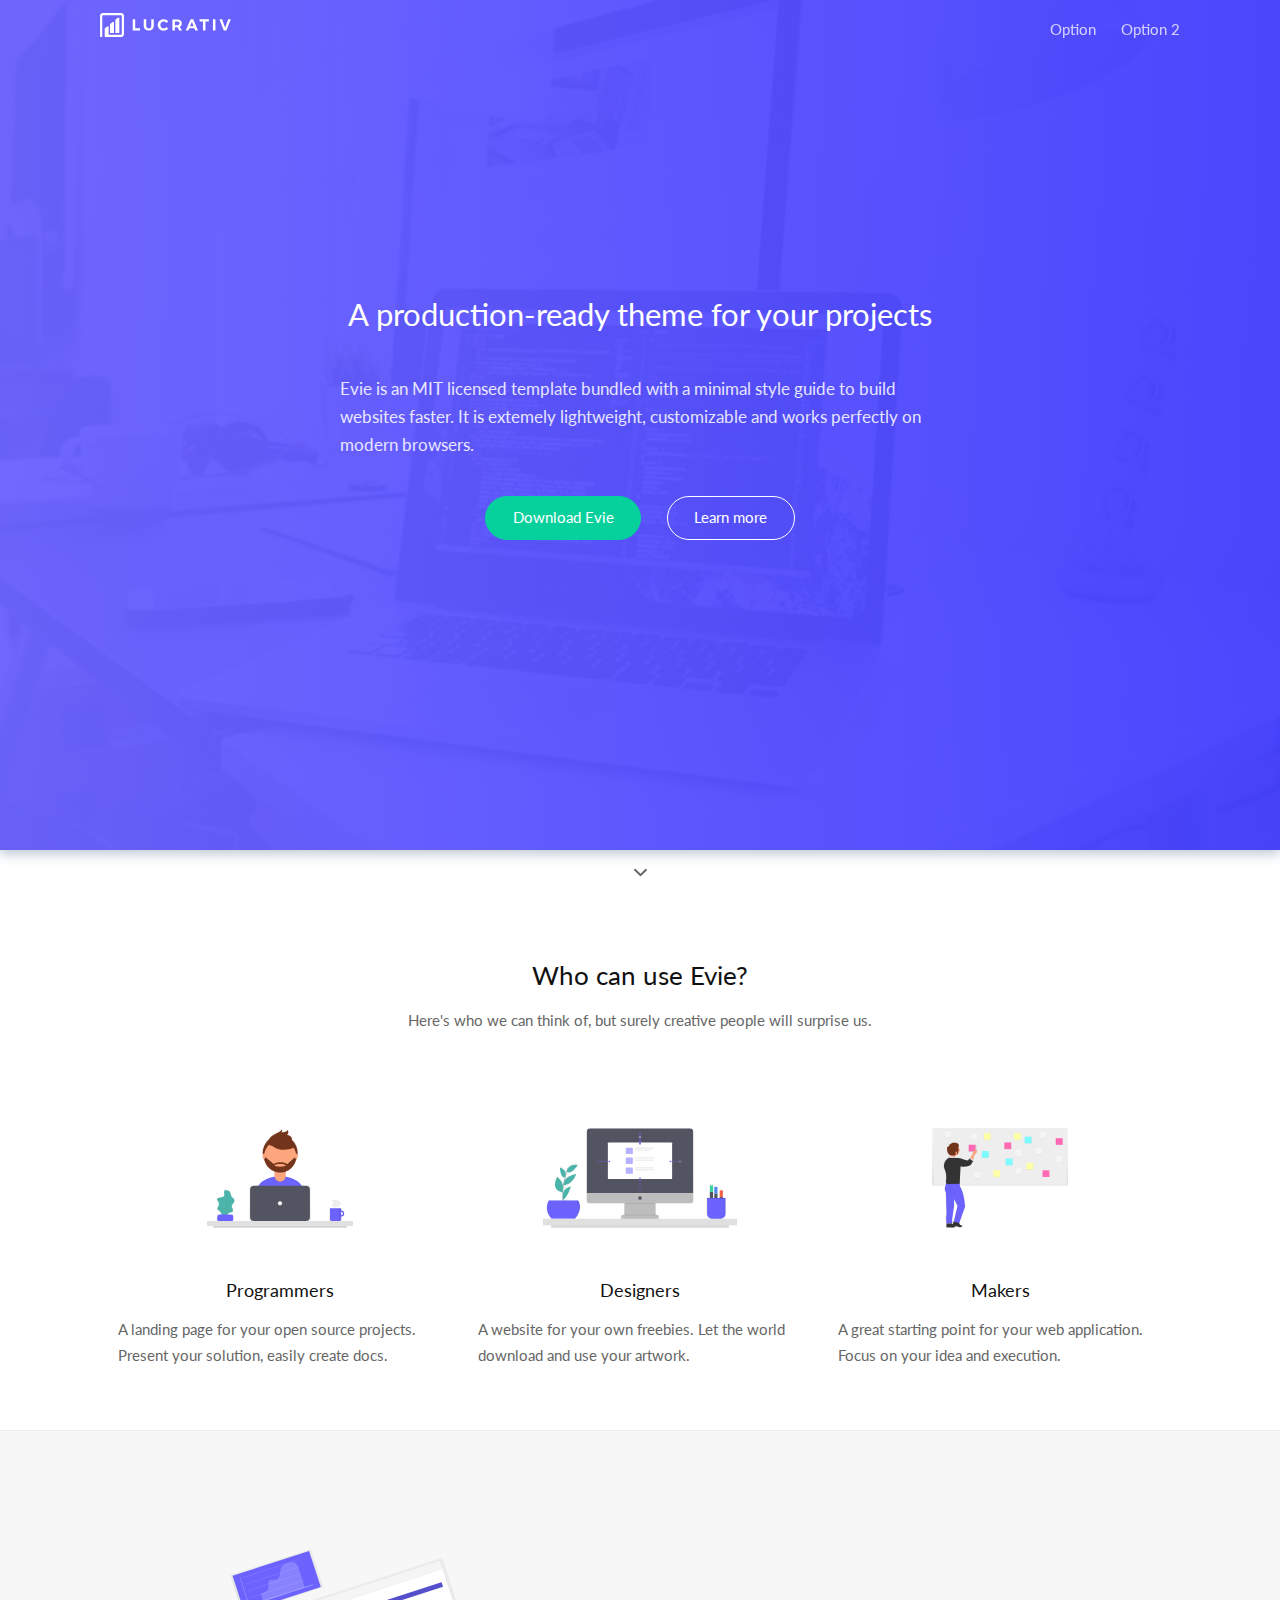
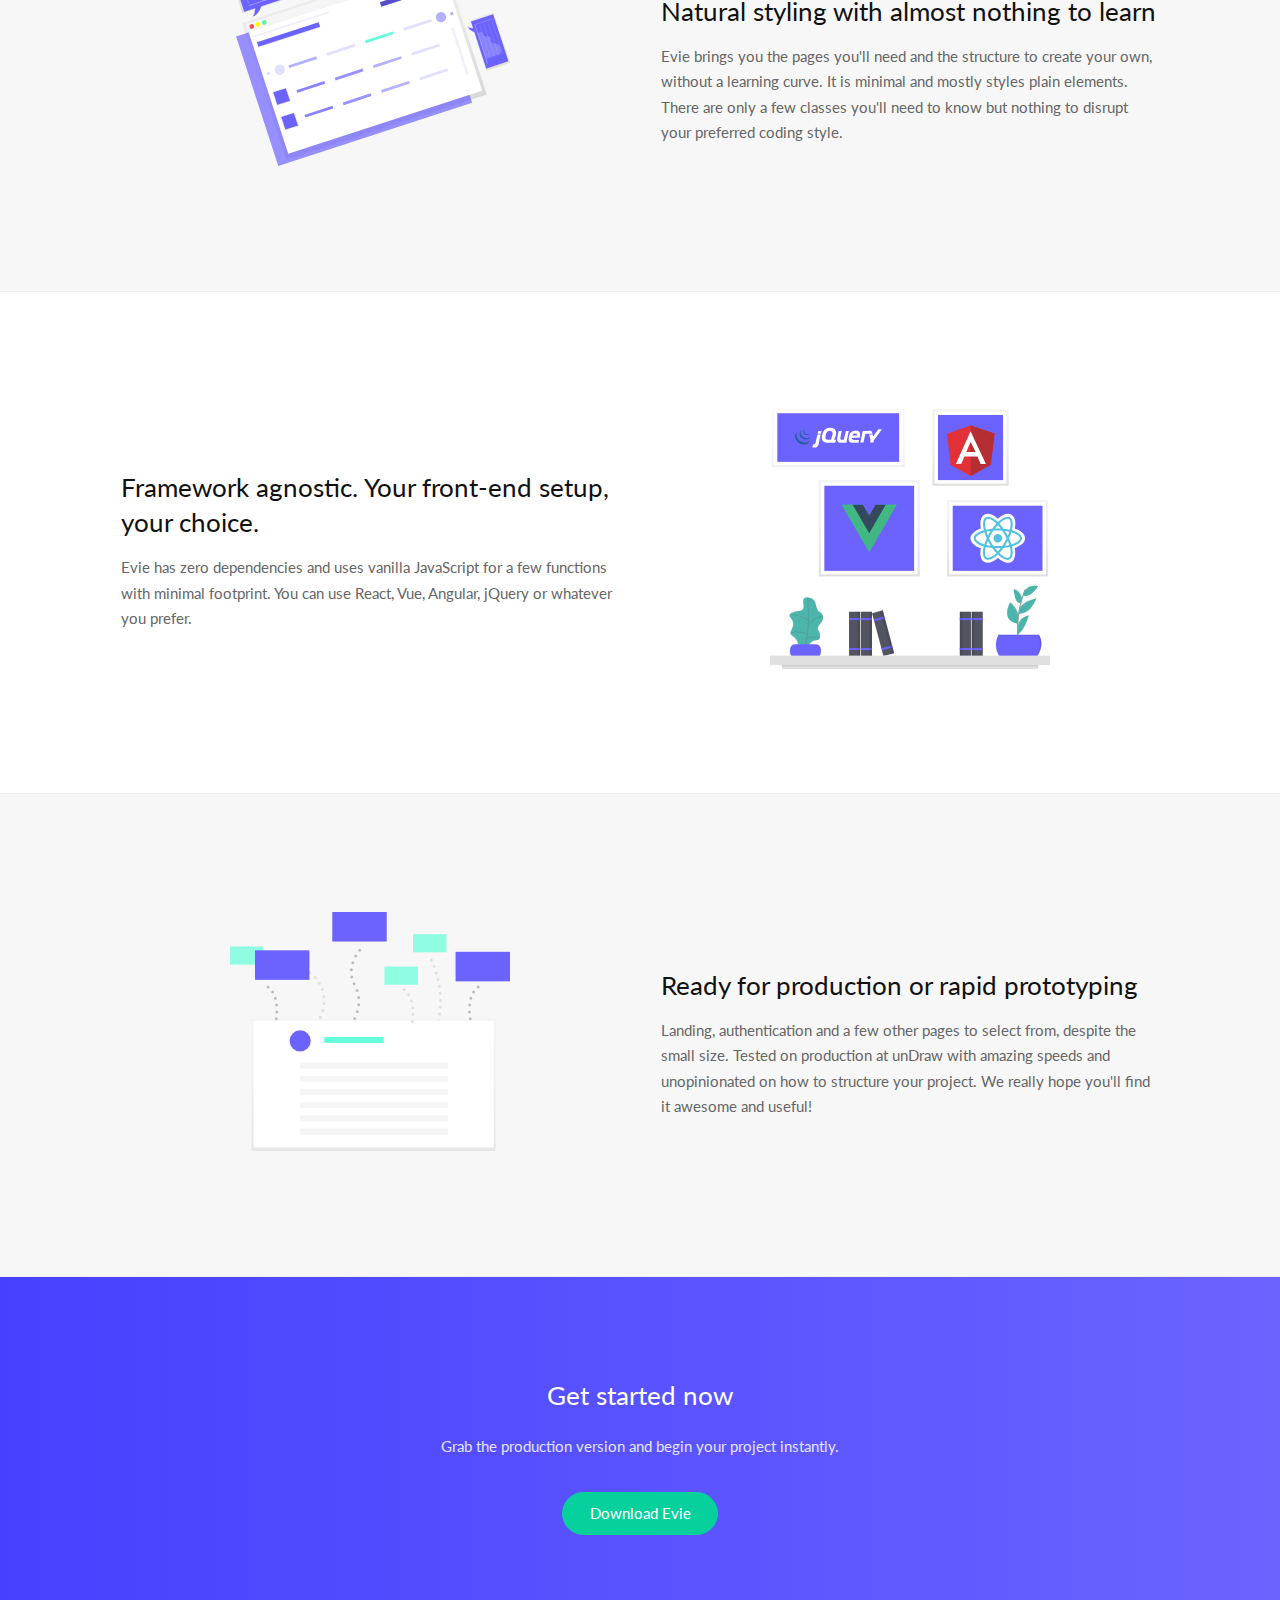
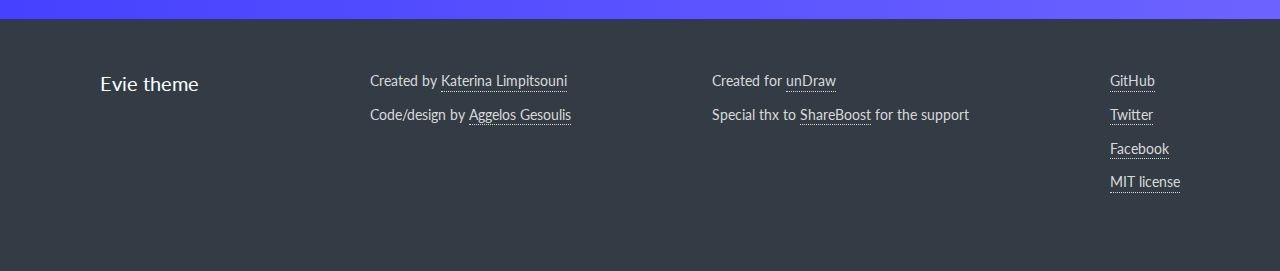
==== commit 32001958: "001" ====
--- a/index.html
+++ b/index.html
@@ -13,7 +13,9 @@
 		<nav class="nav__mobile"></nav>
 		<div class="container">
 			<div class="navbar__inner">
-				<a href="index.html" class="navbar__logo">Logo</a>
+				<a href="#" class="navbar__logo">
+					<img src="images/logo.svg">
+				</a>
 				<nav class="navbar__menu">
 					<ul>
 						<li><a href="#">Option</a></li>
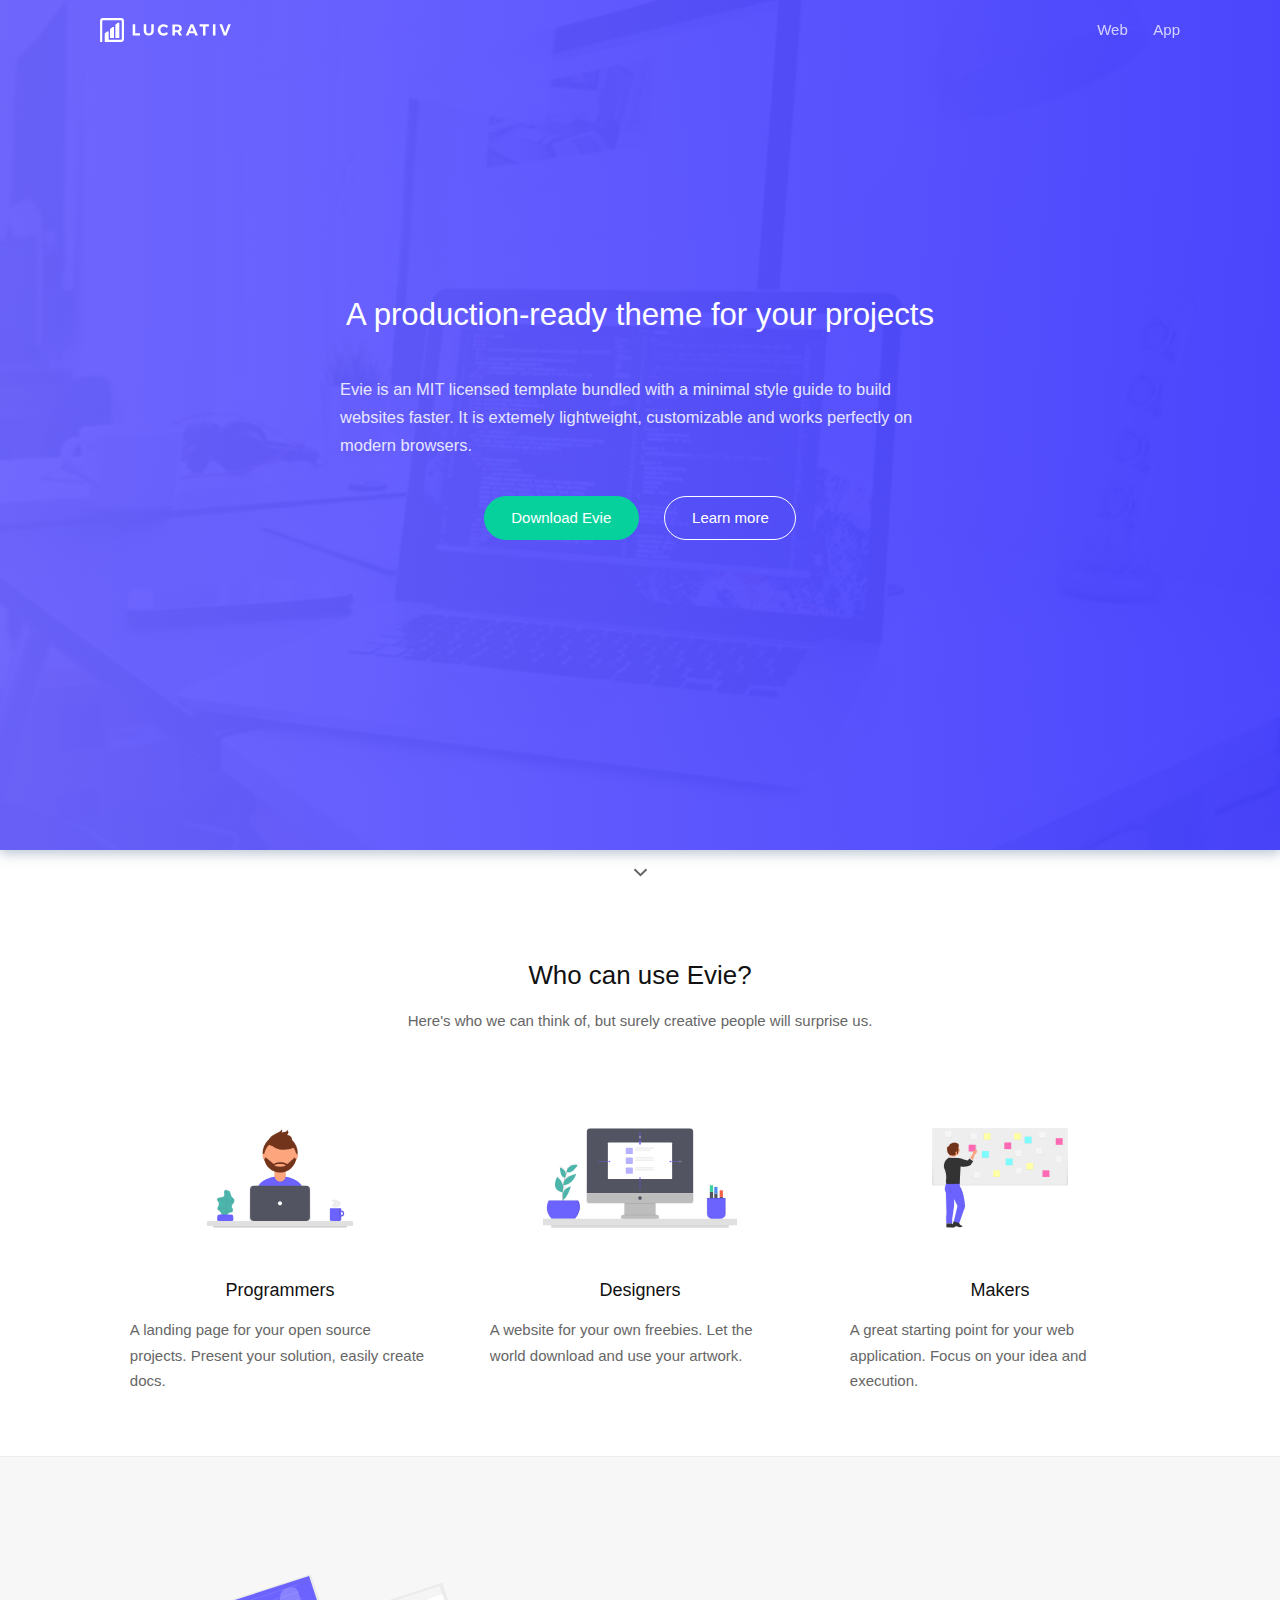
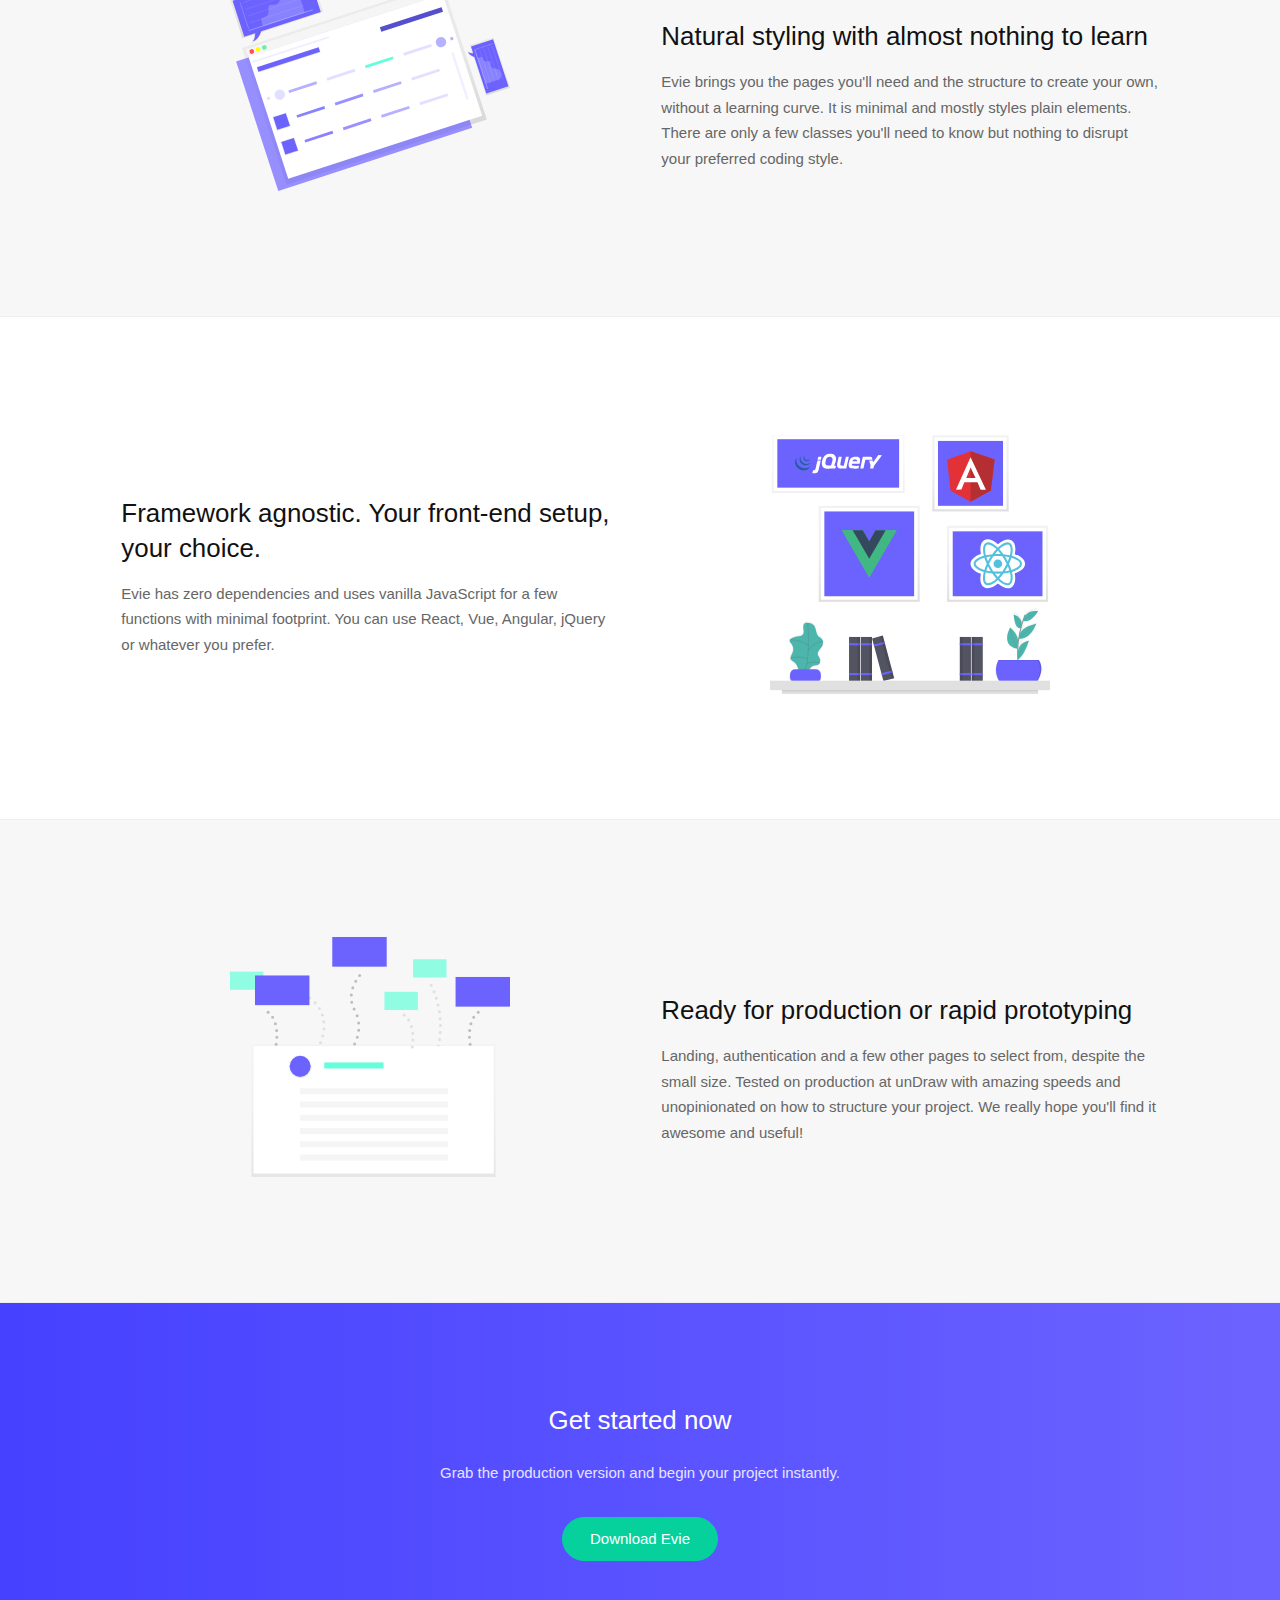
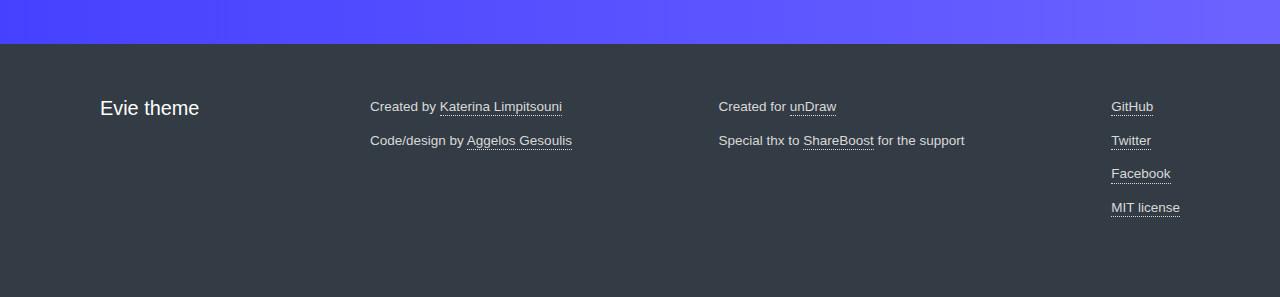
==== commit a96418f3: "优化" ====
--- a/index.html
+++ b/index.html
@@ -18,8 +18,8 @@
 				</a>
 				<nav class="navbar__menu">
 					<ul>
-						<li><a href="#">Option</a></li>
-						<li><a href="#">Option 2</a></li>
+						<li><a href="transition.html">Web</a></li>
+						<li><a href="#">App</a></li>
 					</ul>
 				</nav>
 				<div class="navbar__menu-mob"><a href="" id='toggle'><svg role="img" xmlns="http://www.w3.org/2000/svg" viewBox="0 0 448 512"><path fill="currentColor" d="M16 132h416c8.837 0 16-7.163 16-16V76c0-8.837-7.163-16-16-16H16C7.163 60 0 67.163 0 76v40c0 8.837 7.163 16 16 16zm0 160h416c8.837 0 16-7.163 16-16v-40c0-8.837-7.163-16-16-16H16c-8.837 0-16 7.163-16 16v40c0 8.837 7.163 16 16 16zm0 160h416c8.837 0 16-7.163 16-16v-40c0-8.837-7.163-16-16-16H16c-8.837 0-16 7.163-16 16v40c0 8.837 7.163 16 16 16z" class=""></path></svg></a></div>
--- a/css/style.min.css
+++ b/css/style.min.css
@@ -1,3 +1,4 @@
+@import "basic.css";
 @import url("https://fonts.googleapis.com/css?family=Lato:400");
 /*! normalize.css v8.0.0 | MIT License | github.com/necolas/normalize.css */html{line-height:1.15;-webkit-text-size-adjust:100%}body{margin:0}h1{font-size:2em;margin:.67em 0}hr{-webkit-box-sizing:content-box;box-sizing:content-box;height:0;overflow:visible}pre{font-size:1em}a{background-color:transparent}abbr[title]{border-bottom:none;text-decoration:underline;-webkit-text-decoration:underline dotted;text-decoration:underline dotted}b,strong{font-weight:bolder}code,kbd,samp{font-family:monospace,monospace;font-size:1em}small{font-size:80%}sub,sup{font-size:75%;line-height:0;position:relative;vertical-align:baseline}sub{bottom:-.25em}sup{top:-.5em}img{border-style:none}button,input,optgroup,select,textarea{font-family:inherit;font-size:100%;line-height:1.15;margin:0}button,input{overflow:visible}button,select{text-transform:none}[type=button],[type=reset],[type=submit],button{-webkit-appearance:button}[type=button]::-moz-focus-inner,[type=reset]::-moz-focus-inner,[type=submit]::-moz-focus-inner,button::-moz-focus-inner{border-style:none;padding:0}[type=button]:-moz-focusring,[type=reset]:-moz-focusring,[type=submit]:-moz-focusring,button:-moz-focusring{outline:1px dotted ButtonText}fieldset{padding:.35em .75em .625em}legend{-webkit-box-sizing:border-box;box-sizing:border-box;color:inherit;display:table;max-width:100%;padding:0;white-space:normal}progress{vertical-align:baseline}textarea{overflow:auto}[type=checkbox],[type=radio]{-webkit-box-sizing:border-box;box-sizing:border-box;padding:0}[type=number]::-webkit-inner-spin-button,[type=number]::-webkit-outer-spin-button{height:auto}[type=search]{-webkit-appearance:textfield;outline-offset:-2px}[type=search]::-webkit-search-decoration{-webkit-appearance:none}::-webkit-file-upload-button{-webkit-appearance:button;font:inherit}details{display:block}summary{display:list-item}[hidden],template{display:none}html{-webkit-box-sizing:border-box;box-sizing:border-box;background-color:#fff}*,:after,:before{-webkit-box-sizing:inherit;box-sizing:inherit}.invisible{opacity:0;-webkit-transition:.7s;transition:.7s}.fakefield{display:none}.left-align{text-align:left}.center,center-align{text-align:center}.right-align{text-align:right}.stress{color:#111}img,svg{max-width:100%}.container{width:88%;max-width:1080px;margin:0 auto;position:relative}.row{display:block;width:100%;clear:both}.half{width:50%;overflow:auto;float:left}.text-container{max-width:640px}.text-container--center{margin-left:auto;margin-right:auto}.margin-right{margin-right:8pt}html{font-family:Lato,sans-serif;font-size:15px;color:#666;line-height:1.7;font-weight:400;-webkit-font-smoothing:antialiased;-moz-osx-font-smoothing:grayscale;text-rendering:optimizeLegibility;-moz-font-feature-settings:"liga" on}p{margin-bottom:1.3em}h1,h2,h3,h4{line-height:1.35;color:#111}h1,h2,h3,h4,h5,h6{margin:1.414em 0 .5em;font-weight:400}h5,h6{line-height:1.4;color:#666}h1{margin-top:0;font-size:2.074em}h2{font-size:1.728em}h3{font-size:1.44em}h4{font-size:1.2em}h6,small{font-size:.833em;margin:.25em 0}pre{font-family:monospace,monospace;font-size:.85rem;color:#111;width:-webkit-min-content;width:-moz-min-content;width:min-content;background:#f7f7f7;word-break:break-all;word-wrap:break-word;white-space:pre;padding:8pt 16pt;width:100%;overflow:auto;border:1px solid #eee}a{outline:0;text-decoration:none;-webkit-transition:.7s;transition:.7s;color:inherit}.link{color:#6c63ff;text-decoration:underline}@media (min-width:992px){.link:hover{color:#463aff}}.button,button{display:inline-block;padding:6pt 20pt;line-height:1.7;border:1px solid #6c63ff;color:#6c63ff;font-weight:400;-webkit-transition:.7s;white-space:nowrap;cursor:pointer;background-color:transparent;border-radius:30px;margin-bottom:1.3em;transition:.7s;text-align:center;text-decoration:none}.button:focus,.button:hover,button:focus,button:hover{outline:0}@media (min-width:992px){.button:hover,button:hover{border-color:#463aff;color:#463aff}}.button__primary{background-color:#6c63ff;border-color:#6c63ff;color:#fff}@media (min-width:992px){.button__primary:hover{background-color:#463aff;border-color:#463aff;color:#fff}}.button__accent{background-color:#06d19c;border-color:#06d19c;color:#fff}@media (min-width:992px){.button__accent:hover{background-color:#05bd8d;border-color:#05bd8d;color:#fff}}.button__delete{background-color:tomato;border-color:tomato;color:#fff}@media (min-width:992px){.button__delete:hover{background-color:#ff5233;border-color:#ff5233;color:#fff}}.button:disabled{opacity:.25;cursor:default;pointer-events:none}.button--fixed{width:160px}.button--fixed2{width:220px}form{margin-bottom:1.5em}form .double{-js-display:flex;display:-webkit-box;display:-ms-flexbox;display:flex;-webkit-box-pack:justify;-ms-flex-pack:justify;justify-content:space-between}form .double .half{max-width:48%}.form{margin-left:auto;margin-right:auto}label{margin-bottom:2pt;display:block;text-align:left;color:#666;font-size:.9em;padding-left:10pt}input[type=email],input[type=number],input[type=password],input[type=search],input[type=tel],input[type=text],input[type=url]{-webkit-appearance:none;-moz-appearance:none;appearance:none;border:1px solid #eee;width:100%;-webkit-transition:.7s;transition:.7s;color:#111;font-family:Lato,sans-serif;font-weight:400;padding:10pt 20pt;border-radius:30px;background-color:#f7f7f7;margin-bottom:1.4em;display:block}input[type=email]:focus,input[type=number]:focus,input[type=password]:focus,input[type=search]:focus,input[type=tel]:focus,input[type=text]:focus,input[type=url]:focus{border-color:rgba(108,99,255,.5);outline:0;background-color:#fff}textarea{-webkit-appearance:none;-moz-appearance:none;appearance:none;border:1px solid #eee;width:100%;-webkit-transition:.7s;transition:.7s;color:#111;font-family:Lato,sans-serif;font-weight:400;padding:12pt 24pt;border-radius:30px;background-color:#f7f7f7;margin-bottom:1.4em;display:block;resize:none;min-height:8em;outline:0}textarea:focus{border-color:rgba(108,99,255,.5);outline:0;background-color:#fff}select{border:1px solid #eee;width:100%;-webkit-transition:.7s;transition:.7s;color:#111;font-family:Lato,sans-serif;font-weight:400;padding:10pt 20pt;margin-bottom:1.4em;display:block;border-radius:30px;background-color:#f7f7f7;outline:0;-webkit-appearance:none;-moz-appearance:none;background-image:url('data:image/svg+xml;utf8,<svg aria-hidden="true" data-prefix="fas" data-icon="caret-down" role="img" xmlns="http://www.w3.org/2000/svg" viewBox="0 0 320 512" class="svg-inline--fa fa-caret-down fa-w-10 fa-3x"><path fill="currentColor" d="M31.3 192h257.3c17.8 0 26.7 21.5 14.1 34.1L174.1 354.8c-7.8 7.8-20.5 7.8-28.3 0L17.2 226.1C4.6 213.5 13.5 192 31.3 192z" class=""></path></svg>');background-repeat:no-repeat;background-position:95%;background-size:.8em}select::-ms-expand{display:none}::-webkit-input-placeholder{font-size:.9em;opacity:.65;color:#666}:-moz-placeholder,::-moz-placeholder{font-size:.9em;opacity:.65;color:#666}:-ms-input-placeholder{font-size:.9em;opacity:.65;color:#666}[type=radio]:checked,[type=radio]:not(:checked){position:absolute;left:-9999px;visibility:hidden;-webkit-transition:.28s ease;transition:.28s ease}[type=radio]:checked+label,[type=radio]:not(:checked)+label{position:relative;padding-left:2em;cursor:pointer;display:inline-block;height:1.7em;line-height:1.7em;-webkit-transition:.28s ease;transition:.28s ease;-webkit-user-select:none;-moz-user-select:none;-ms-user-select:none;user-select:none}[type=radio]+label:after,[type=radio]+label:before{content:"";position:absolute;left:0;top:0;margin:3px;width:1.2em;height:1.2em;z-index:0;-webkit-transition:.28s ease;transition:.28s ease}[type=radio]:not(:checked)+label:after,[type=radio]:not(:checked)+label:before{-webkit-transition:.28s ease;transition:.28s ease;border-radius:50%;border:1px solid #666}[type=radio]:not(:checked)+label:after{z-index:-1;-webkit-transform:scale(0);-ms-transform:scale(0);transform:scale(0)}[type=radio]:checked+label:before{border-radius:50%;border:1px solid transparent}[type=radio]:checked+label:after{border-radius:50%;border:1px solid #6c63ff;background-color:#6c63ff;z-index:0;-webkit-transform:scale(1.02);-ms-transform:scale(1.02);transform:scale(1.02)}[type=radio]:disabled:checked+label:before,[type=radio]:disabled:not(:checked)+label:before{background-color:transparent;border-color:#eee;cursor:default}[type=radio]:disabled+label{color:#eee;cursor:default}[type=radio]:disabled:not(:checked)+label:before{border-color:#eee}[type=radio]:disabled:checked+label:after{background-color:#eee;border-color:#666}[type=checkbox]:checked,[type=checkbox]:not(:checked){position:absolute;left:-9999px;visibility:hidden}[type=checkbox]+label{position:relative;padding-left:2em;cursor:pointer;display:inline-block;height:25px;line-height:25px;font-size:.9em;-webkit-user-select:none;-moz-user-select:none;-khtml-user-select:none;-ms-user-select:none}[type=checkbox]+label:before{content:"";position:absolute;top:0;left:3px;width:15px;height:15px;z-index:0;border:1px solid #666;border-radius:1px;margin-top:4px;-webkit-transition:.2s;transition:.2s}[type=checkbox]:not(:checked):disabled+label:before{border:none;background-color:#eee}[type=checkbox]:checked+label:before{top:-2px;left:-2px;width:10px;height:18px;border-top:2px solid transparent;border-left:2px solid transparent;border-right:2px solid #06d19c;border-bottom:2px solid #06d19c;-webkit-transform:rotate(40deg);-ms-transform:rotate(40deg);transform:rotate(40deg);-webkit-backface-visibility:hidden;backface-visibility:hidden;-webkit-transform-origin:100% 100%;-ms-transform-origin:100% 100%;transform-origin:100% 100%}[type=checkbox]:checked:disabled+label:before{border-right:2px solid #eee;border-bottom:2px solid #eee}.landing__section{padding:24pt 0}.landing__section:nth-child(odd){background-color:#f7f7f7;border-top:1px solid #eee;border-bottom:1px solid #eee}.navbar{position:fixed;z-index:100;width:100%;background-color:#6c63ff;-webkit-transition:.7s;transition:.7s}.navbar--nofixed{position:relative;z-index:3}.navbar__inner{-js-display:flex;display:-webkit-box;display:-ms-flexbox;display:flex;-webkit-box-align:center;-ms-flex-align:center;align-items:center;-webkit-box-pack:justify;-ms-flex-pack:justify;justify-content:space-between;height:60px;color:#fff;-webkit-transition:.7s;transition:.7s}.navbar__logo{font-size:1.325rem;-webkit-transition:0;transition:0;color:#fff;text-decoration:none}.navbar__menu{display:none}.navbar__menu--noMob{display:block}@media (min-width:992px){.navbar__menu{display:block}}.navbar__menu li{margin-left:4pt;-webkit-backface-visibility:hidden;backface-visibility:hidden;display:inline-block}@media (min-width:992px){.navbar__menu li{margin-left:16pt}}.navbar__menu a{color:#fff}@media (min-width:992px){.navbar__menu a{opacity:.75}.navbar__menu a:hover{opacity:1}.navbar__menu a:after{display:block;content:"";border-bottom:1px solid #fff;-webkit-transform:scaleX(0);-ms-transform:scaleX(0);transform:scaleX(0);-webkit-transition:-webkit-transform .25s ease-in-out;transition:-webkit-transform .25s ease-in-out;transition:transform .25s ease-in-out;transition:transform .25s ease-in-out,-webkit-transform .25s ease-in-out}.navbar__menu a:hover:after{-webkit-transform:scaleX(1);-ms-transform:scaleX(1);transform:scaleX(1)}}.navbar__menu-mob{display:block}.navbar__menu-mob--noMob{display:none}@media (min-width:992px){.navbar__menu-mob{display:none}}.navbar--extended{background-color:transparent}.navbar--extended .navbar__inner{height:60px;color:#fff}
 
